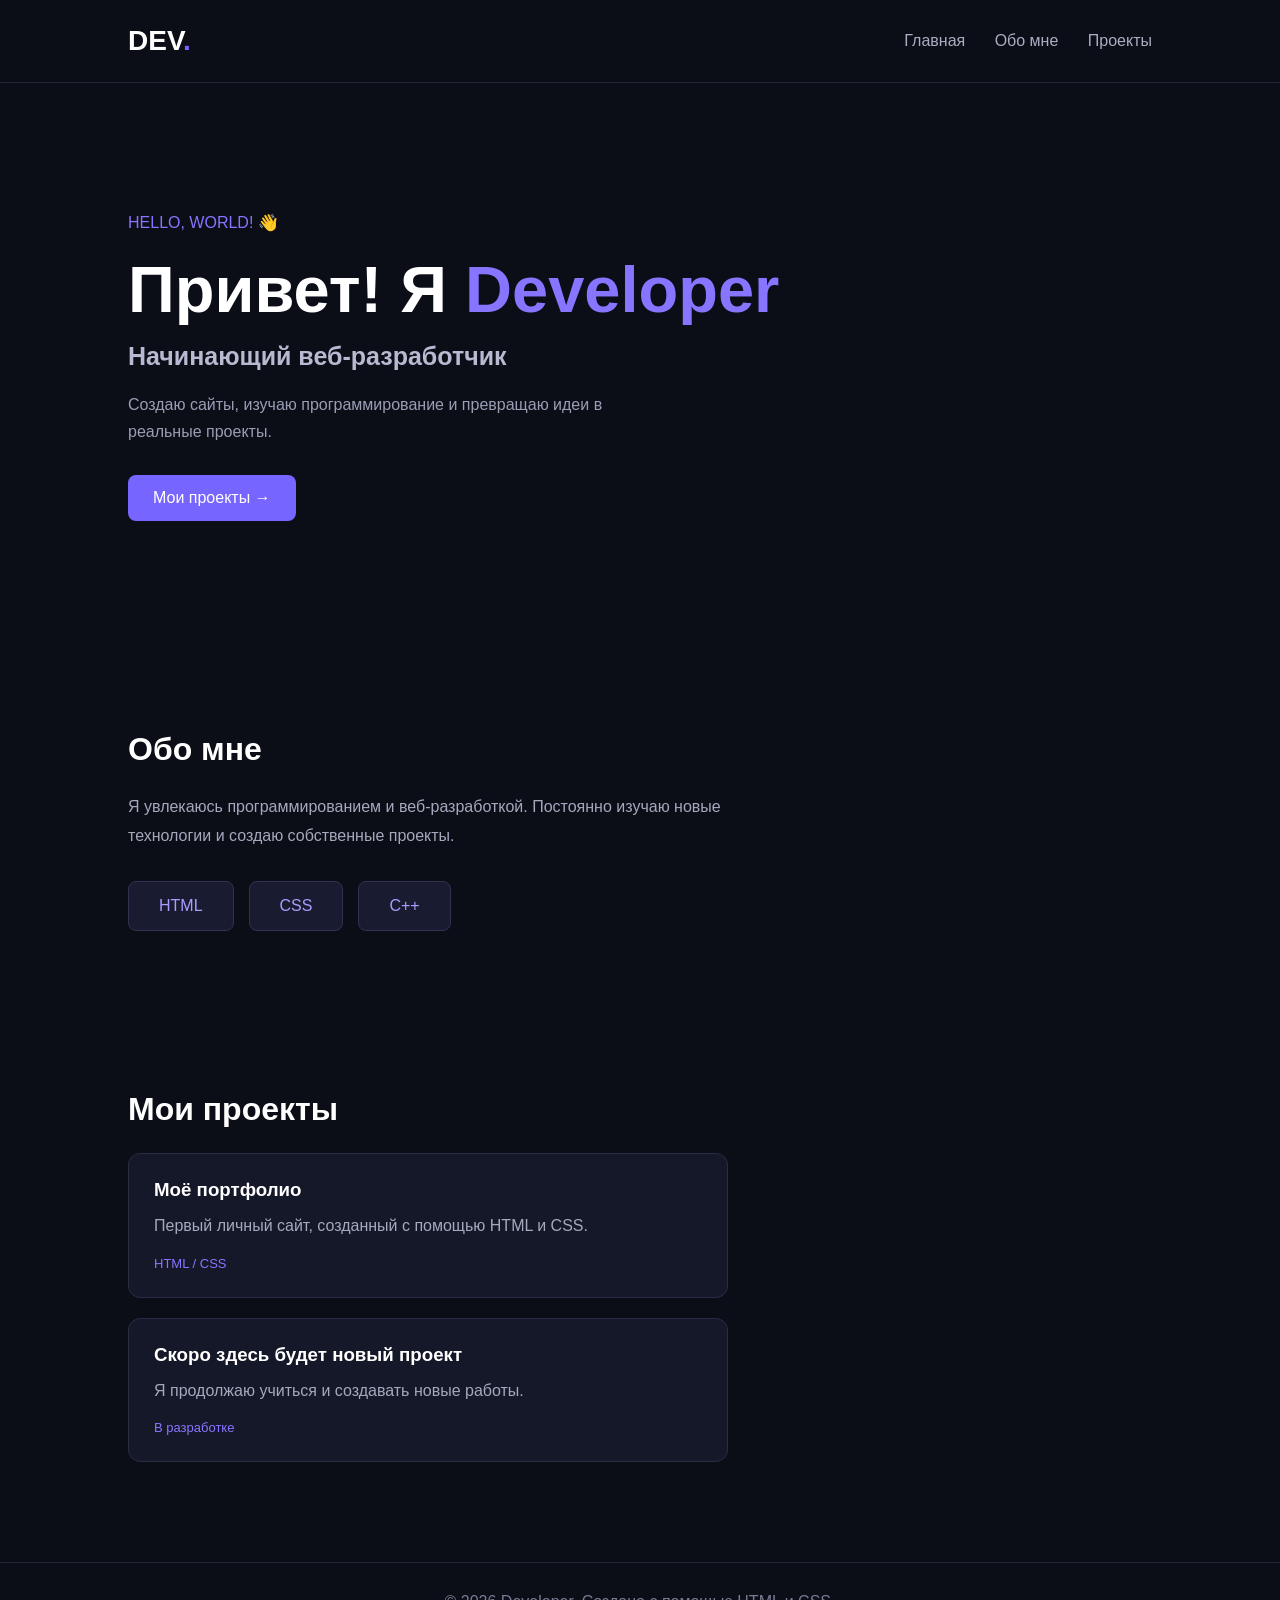
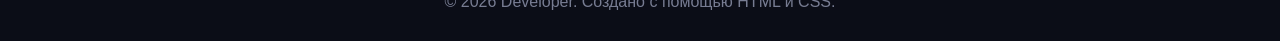
==== index.html @ 85c51adc "My first portfolio" ====
<!DOCTYPE html>
<html lang="ru">
<head>
    <meta charset="UTF-8">
    <meta name="viewport" content="width=device-width, initial-scale=1.0">
    <title>Моё портфолио | Developer</title>
    <link rel="stylesheet" href="style.css">
</head>
<body>

    <header>
        <div class="logo">DEV<span>.</span></div>
        <nav>
            <a href="#home">Главная</a>
            <a href="#about">Обо мне</a>
            <a href="#projects">Проекты</a>
        </nav>
    </header>

    <main>
        <section class="hero" id="home">
            <p class="tag">HELLO, WORLD! 👋</p>
            <h1>Привет! Я <span>Developer</span></h1>
            <h2>Начинающий веб-разработчик</h2>
            <p class="description">
                Создаю сайты, изучаю программирование
                и превращаю идеи в реальные проекты.
            </p>
            <a href="#projects" class="button">Мои проекты →</a>
        </section>

        <section class="about" id="about">
            <h2>Обо мне</h2>
            <p>
                Я увлекаюсь программированием и веб-разработкой.
                Постоянно изучаю новые технологии и создаю
                собственные проекты.
            </p>

            <div class="skills">
                <div class="skill">HTML</div>
                <div class="skill">CSS</div>
                <div class="skill">C++</div>
            </div>
        </section>

        <section class="projects" id="projects">
            <h2>Мои проекты</h2>
            <div class="project-card">
                <h3>Моё портфолио</h3>
                <p>Первый личный сайт, созданный с помощью HTML и CSS.</p>
                <span>HTML / CSS</span>
            </div>
            <div class="project-card">
                <h3>Скоро здесь будет новый проект</h3>
                <p>Я продолжаю учиться и создавать новые работы.</p>
                <span>В разработке</span>
            </div>
        </section>
    </main>

    <footer>
        <p>© 2026 Developer. Создано с помощью HTML и CSS.</p>
    </footer>

</body>
</html>
---- style.css ----
* {
    margin: 0;
    padding: 0;
    box-sizing: border-box;
}

html {
    scroll-behavior: smooth;
}

body {
    background: #0b0d17;
    color: #ffffff;
    font-family: Arial, sans-serif;
}

header {
    display: flex;
    justify-content: space-between;
    align-items: center;
    padding: 25px 10%;
    border-bottom: 1px solid #222538;
}

.logo {
    font-size: 28px;
    font-weight: bold;
}

.logo span {
    color: #7765ff;
}

nav a {
    color: #aaaec2;
    text-decoration: none;
    margin-left: 25px;
    transition: 0.3s;
}

nav a:hover {
    color: #8875ff;
}

.hero {
    min-height: 520px;
    padding: 130px 10%;
}

.tag {
    color: #8875ff;
    margin-bottom: 20px;
}

.hero h1 {
    font-size: clamp(36px, 6vw, 65px);
    margin-bottom: 15px;
}

.hero h1 span {
    color: #8875ff;
}

.hero h2 {
    color: #b7bad0;
    font-size: 25px;
    margin-bottom: 20px;
}

.description {
    color: #999eb4;
    max-width: 500px;
    line-height: 1.7;
    margin-bottom: 30px;
}

.button {
    display: inline-block;
    background: #7765ff;
    color: white;
    padding: 14px 25px;
    border-radius: 8px;
    text-decoration: none;
    transition: 0.3s;
}

.button:hover {
    background: #5d49e8;
    transform: translateY(-3px);
}

.about, .projects {
    padding: 80px 10%;
}

.about h2, .projects h2 {
    font-size: 32px;
    margin-bottom: 25px;
}

.about p {
    color: #a5a9bd;
    line-height: 1.8;
    max-width: 650px;
}

.skills {
    display: flex;
    flex-wrap: wrap;
    gap: 15px;
    margin-top: 30px;
}

.skill {
    background: #191c30;
    border: 1px solid #34304f;
    padding: 15px 30px;
    border-radius: 8px;
    color: #a99cff;
}

.project-card {
    background: #151829;
    border: 1px solid #292d43;
    padding: 25px;
    border-radius: 12px;
    margin-bottom: 20px;
    max-width: 600px;
    transition: 0.3s;
}

.project-card:hover {
    border-color: #7765ff;
    transform: translateY(-4px);
}

.project-card h3 {
    margin-bottom: 12px;
}

.project-card p {
    color: #a5a9bd;
    line-height: 1.6;
    margin-bottom: 15px;
}

.project-card span {
    color: #8875ff;
    font-size: 13px;
}

footer {
    text-align: center;
    padding: 30px;
    color: #777c92;
    border-top: 1px solid #222538;
}

@media (max-width: 600px) {
    header {
        padding: 20px 5%;
        flex-wrap: wrap;
        gap: 20px;
    }

    nav a {
        margin-left: 0;
        margin-right: 12px;
        font-size: 14px;
    }

    .hero {
        padding: 90px 7%;
    }

    .about, .projects {
        padding: 60px 7%;
    }
}
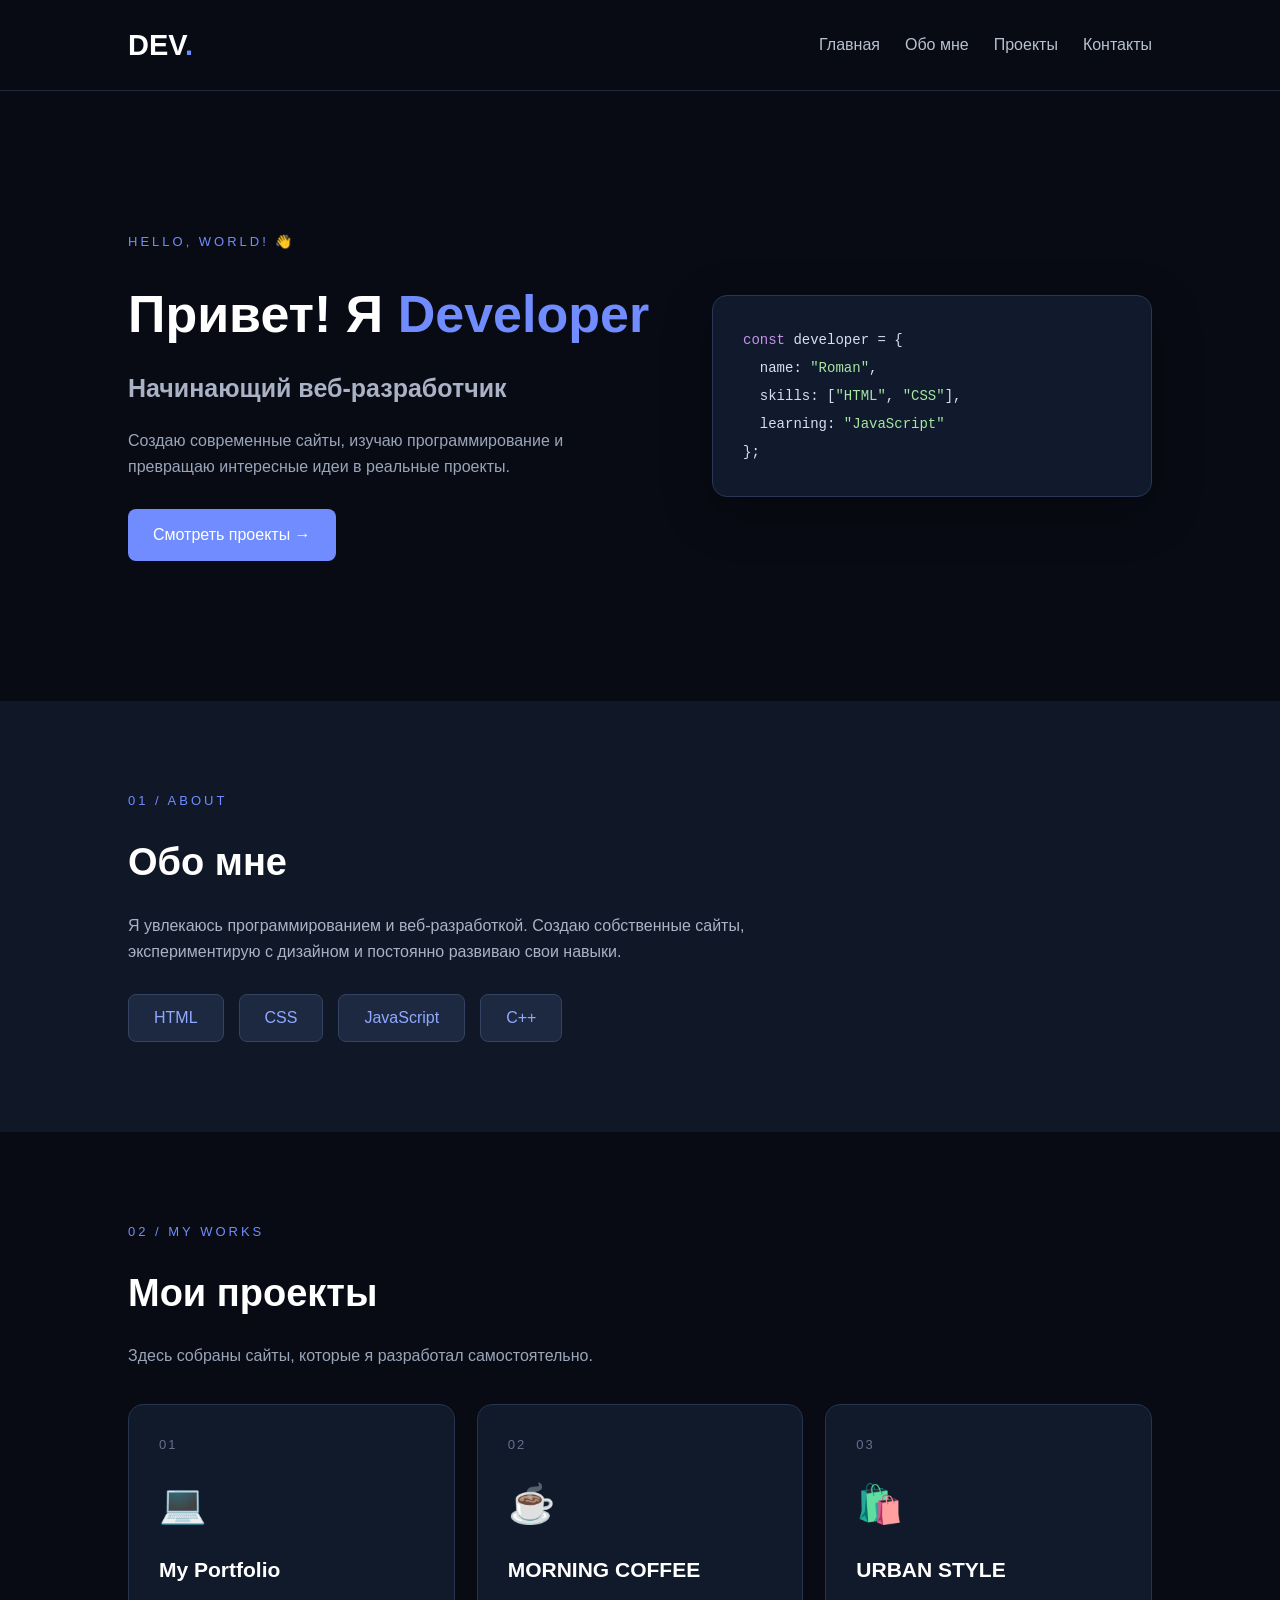
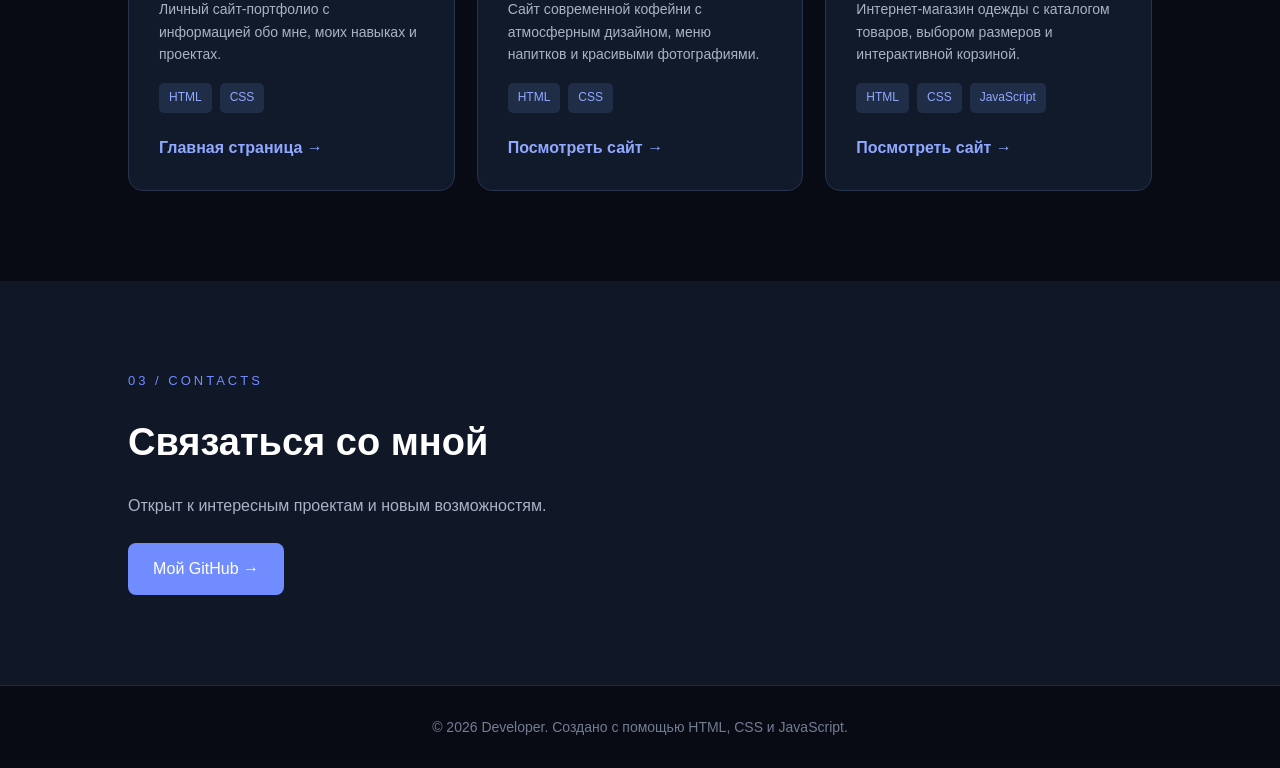
==== commit 01381028: "Add CoffeeHouse and UrbanStyle projects" ====
--- a/index.html
+++ b/index.html
@@ -4,64 +4,168 @@
 <head>
     <meta charset="UTF-8">
     <meta name="viewport" content="width=device-width, initial-scale=1.0">
+    <meta name="description" content="Портфолио начинающего веб-разработчика. Мои проекты и навыки.">
     <title>Моё портфолио | Developer</title>
     <link rel="stylesheet" href="style.css">
 </head>
 <body>
 
     <header>
-        <div class="logo">DEV<span>.</span></div>
+        <a href="#home" class="logo">DEV<span>.</span></a>
+
         <nav>
             <a href="#home">Главная</a>
             <a href="#about">Обо мне</a>
             <a href="#projects">Проекты</a>
+            <a href="#contacts">Контакты</a>
         </nav>
     </header>
 
     <main>
         <section class="hero" id="home">
-            <p class="tag">HELLO, WORLD! 👋</p>
-            <h1>Привет! Я <span>Developer</span></h1>
-            <h2>Начинающий веб-разработчик</h2>
-            <p class="description">
-                Создаю сайты, изучаю программирование
-                и превращаю идеи в реальные проекты.
-            </p>
-            <a href="#projects" class="button">Мои проекты →</a>
+            <div class="hero-content">
+                <p class="tag">HELLO, WORLD! 👋</p>
+
+                <h1>Привет! Я <span>Developer</span></h1>
+
+                <h2>Начинающий веб-разработчик</h2>
+
+                <p class="description">
+                    Создаю современные сайты, изучаю программирование
+                    и превращаю интересные идеи в реальные проекты.
+                </p>
+
+                <a href="#projects" class="button">
+                    Смотреть проекты →
+                </a>
+            </div>
+
+            <div class="hero-decoration">
+                <div class="code-card">
+                    <span class="code-purple">const</span> developer = {<br>
+                    &nbsp;&nbsp;name: <span class="code-green">"Roman"</span>,<br>
+                    &nbsp;&nbsp;skills: [<span class="code-green">"HTML"</span>, <span class="code-green">"CSS"</span>],<br>
+                    &nbsp;&nbsp;learning: <span class="code-green">"JavaScript"</span><br>
+                    };
+                </div>
+            </div>
         </section>
 
         <section class="about" id="about">
+            <p class="section-label">01 / ABOUT</p>
             <h2>Обо мне</h2>
-            <p>
+
+            <p class="about-text">
                 Я увлекаюсь программированием и веб-разработкой.
-                Постоянно изучаю новые технологии и создаю
-                собственные проекты.
+                Создаю собственные сайты, экспериментирую с дизайном
+                и постоянно развиваю свои навыки.
             </p>
 
             <div class="skills">
                 <div class="skill">HTML</div>
                 <div class="skill">CSS</div>
+                <div class="skill">JavaScript</div>
                 <div class="skill">C++</div>
             </div>
         </section>
 
         <section class="projects" id="projects">
+            <p class="section-label">02 / MY WORKS</p>
             <h2>Мои проекты</h2>
-            <div class="project-card">
-                <h3>Моё портфолио</h3>
-                <p>Первый личный сайт, созданный с помощью HTML и CSS.</p>
-                <span>HTML / CSS</span>
+
+            <p class="projects-description">
+                Здесь собраны сайты, которые я разработал самостоятельно.
+            </p>
+
+            <div class="projects-grid">
+
+                <article class="project-card">
+                    <div class="project-number">01</div>
+                    <div class="project-icon">💻</div>
+
+                    <h3>My Portfolio</h3>
+
+                    <p>
+                        Личный сайт-портфолио с информацией обо мне,
+                        моих навыках и проектах.
+                    </p>
+
+                    <div class="project-tags">
+                        <span>HTML</span>
+                        <span>CSS</span>
+                    </div>
+
+                    <a href="#home" class="project-link">
+                        Главная страница →
+                    </a>
+                </article>
+
+                <article class="project-card">
+                    <div class="project-number">02</div>
+                    <div class="project-icon">☕</div>
+
+                    <h3>MORNING COFFEE</h3>
+
+                    <p>
+                        Сайт современной кофейни с атмосферным дизайном,
+                        меню напитков и красивыми фотографиями.
+                    </p>
+
+                    <div class="project-tags">
+                        <span>HTML</span>
+                        <span>CSS</span>
+                    </div>
+
+                    <a href="CoffeeHouse/index.html" class="project-link">
+                        Посмотреть сайт →
+                    </a>
+                </article>
+
+                <article class="project-card">
+                    <div class="project-number">03</div>
+                    <div class="project-icon">🛍️</div>
+
+                    <h3>URBAN STYLE</h3>
+
+                    <p>
+                        Интернет-магазин одежды с каталогом товаров,
+                        выбором размеров и интерактивной корзиной.
+                    </p>
+
+                    <div class="project-tags">
+                        <span>HTML</span>
+                        <span>CSS</span>
+                        <span>JavaScript</span>
+                    </div>
+
+                    <a href="UrbanStyle/index.html" class="project-link">
+                        Посмотреть сайт →
+                    </a>
+                </article>
+
             </div>
-            <div class="project-card">
-                <h3>Скоро здесь будет новый проект</h3>
-                <p>Я продолжаю учиться и создавать новые работы.</p>
-                <span>В разработке</span>
-            </div>
+        </section>
+
+        <section class="contacts" id="contacts">
+            <p class="section-label">03 / CONTACTS</p>
+            <h2>Связаться со мной</h2>
+
+            <p>
+                Открыт к интересным проектам и новым возможностям.
+            </p>
+
+            <a
+                href="https://github.com/romanmihajlov977-boop"
+                target="_blank"
+                rel="noopener noreferrer"
+                class="button">
+                Мой GitHub →
+            </a>
         </section>
     </main>
 
     <footer>
-        <p>© 2026 Developer. Создано с помощью HTML и CSS.</p>
+        <p>© 2026 Developer. Создано с помощью HTML, CSS и JavaScript.</p>
     </footer>
 
 </body>
--- a/style.css
+++ b/style.css
@@ -3,106 +3,148 @@
     margin: 0;
     padding: 0;
     box-sizing: border-box;
-}
-
-html {
     scroll-behavior: smooth;
 }
 
 body {
-    background: #0b0d17;
+    font-family: Arial, sans-serif;
+    background: #080b14;
     color: #ffffff;
-    font-family: Arial, sans-serif;
+    line-height: 1.6;
 }
 
 header {
     display: flex;
     justify-content: space-between;
     align-items: center;
-    padding: 25px 10%;
-    border-bottom: 1px solid #222538;
+    padding: 22px 10%;
+    background: #080b14;
+    border-bottom: 1px solid #20283b;
+    position: sticky;
+    top: 0;
+    z-index: 100;
 }
 
 .logo {
-    font-size: 28px;
+    font-size: 29px;
     font-weight: bold;
-}
-
-.logo span {
-    color: #7765ff;
+    color: white;
+    text-decoration: none;
+}
+
+.logo span,
+.hero h1 span {
+    color: #718cff;
+}
+
+nav {
+    display: flex;
+    gap: 25px;
 }
 
 nav a {
-    color: #aaaec2;
+    color: #b9c0d0;
     text-decoration: none;
-    margin-left: 25px;
     transition: 0.3s;
 }
 
 nav a:hover {
-    color: #8875ff;
+    color: #718cff;
 }
 
 .hero {
-    min-height: 520px;
-    padding: 130px 10%;
-}
-
-.tag {
-    color: #8875ff;
+    min-height: 610px;
+    padding: 110px 10%;
+    display: flex;
+    justify-content: space-between;
+    align-items: center;
+    gap: 40px;
+}
+
+.hero-content {
+    max-width: 620px;
+}
+
+.tag,
+.section-label {
+    color: #718cff;
+    letter-spacing: 3px;
+    font-size: 13px;
     margin-bottom: 20px;
 }
 
 .hero h1 {
-    font-size: clamp(36px, 6vw, 65px);
-    margin-bottom: 15px;
-}
-
-.hero h1 span {
-    color: #8875ff;
+    font-size: 52px;
+    margin-bottom: 12px;
 }
 
 .hero h2 {
-    color: #b7bad0;
     font-size: 25px;
+    color: #aab2c5;
     margin-bottom: 20px;
 }
 
 .description {
-    color: #999eb4;
+    color: #9ba5ba;
     max-width: 500px;
-    line-height: 1.7;
     margin-bottom: 30px;
 }
 
 .button {
     display: inline-block;
-    background: #7765ff;
+    background: #718cff;
     color: white;
-    padding: 14px 25px;
+    padding: 13px 25px;
     border-radius: 8px;
     text-decoration: none;
     transition: 0.3s;
 }
 
 .button:hover {
-    background: #5d49e8;
+    background: #536fe0;
     transform: translateY(-3px);
 }
 
-.about, .projects {
-    padding: 80px 10%;
-}
-
-.about h2, .projects h2 {
-    font-size: 32px;
-    margin-bottom: 25px;
-}
-
-.about p {
-    color: #a5a9bd;
-    line-height: 1.8;
+.hero-decoration {
+    max-width: 440px;
+    width: 100%;
+}
+
+.code-card {
+    background: #111a2c;
+    border: 1px solid #293754;
+    padding: 30px;
+    border-radius: 15px;
+    color: #d7def0;
+    font-family: Consolas, monospace;
+    font-size: 14px;
+    line-height: 2;
+    box-shadow: 0 15px 50px rgba(0, 0, 0, 0.3);
+}
+
+.code-purple {
+    color: #c792ea;
+}
+
+.code-green {
+    color: #a5e6a1;
+}
+
+.about {
+    padding: 90px 10%;
+    background: #101727;
+}
+
+.about h2,
+.projects h2,
+.contacts h2 {
+    font-size: 38px;
+    margin-bottom: 20px;
+}
+
+.about-text {
     max-width: 650px;
+    color: #aab2c5;
 }
 
 .skills {
@@ -113,68 +155,162 @@
 }
 
 .skill {
-    background: #191c30;
-    border: 1px solid #34304f;
-    padding: 15px 30px;
+    padding: 10px 25px;
+    background: #1d2940;
+    border: 1px solid #344361;
     border-radius: 8px;
-    color: #a99cff;
+    color: #91a8ff;
+}
+
+.projects {
+    padding: 90px 10%;
+}
+
+.projects-description {
+    color: #9ba5ba;
+    margin-bottom: 35px;
+}
+
+.projects-grid {
+    display: grid;
+    grid-template-columns: repeat(3, minmax(0, 1fr));
+    gap: 22px;
 }
 
 .project-card {
-    background: #151829;
-    border: 1px solid #292d43;
-    padding: 25px;
-    border-radius: 12px;
-    margin-bottom: 20px;
-    max-width: 600px;
+    position: relative;
+    display: flex;
+    flex-direction: column;
+    align-items: flex-start;
+    background: #111a2b;
+    padding: 30px;
+    border: 1px solid #26344e;
+    border-radius: 15px;
     transition: 0.3s;
+    min-height: 350px;
 }
 
 .project-card:hover {
-    border-color: #7765ff;
-    transform: translateY(-4px);
+    transform: translateY(-8px);
+    border-color: #718cff;
+    box-shadow: 0 15px 35px rgba(0, 0, 0, 0.25);
+}
+
+.project-number {
+    color: #64718d;
+    font-size: 13px;
+    letter-spacing: 2px;
+}
+
+.project-icon {
+    font-size: 38px;
+    margin: 18px 0;
 }
 
 .project-card h3 {
+    font-size: 21px;
     margin-bottom: 12px;
 }
 
 .project-card p {
-    color: #a5a9bd;
-    line-height: 1.6;
-    margin-bottom: 15px;
-}
-
-.project-card span {
-    color: #8875ff;
-    font-size: 13px;
+    color: #aab2c5;
+    font-size: 14px;
+    margin-bottom: 18px;
+    flex-grow: 1;
+}
+
+.project-tags {
+    display: flex;
+    flex-wrap: wrap;
+    gap: 8px;
+    margin-bottom: 22px;
+}
+
+.project-tags span {
+    background: #202d47;
+    color: #91a8ff;
+    padding: 5px 10px;
+    border-radius: 5px;
+    font-size: 12px;
+}
+
+.project-link {
+    color: #91a8ff;
+    text-decoration: none;
+    font-weight: bold;
+    transition: 0.3s;
+}
+
+.project-link:hover {
+    color: white;
+}
+
+.contacts {
+    padding: 90px 10%;
+    background: #101727;
+}
+
+.contacts p:not(.section-label) {
+    color: #aab2c5;
+    margin-bottom: 25px;
 }
 
 footer {
     text-align: center;
-    padding: 30px;
-    color: #777c92;
-    border-top: 1px solid #222538;
+    padding: 30px 10%;
+    color: #727d94;
+    border-top: 1px solid #20283b;
+    font-size: 14px;
+}
+
+@media (max-width: 1000px) {
+    .projects-grid {
+        grid-template-columns: repeat(2, minmax(0, 1fr));
+    }
+
+    .hero {
+        flex-direction: column;
+        align-items: flex-start;
+    }
 }
 
 @media (max-width: 600px) {
     header {
-        padding: 20px 5%;
+        flex-direction: column;
+        gap: 18px;
+    }
+
+    nav {
+        gap: 14px;
         flex-wrap: wrap;
-        gap: 20px;
-    }
-
-    nav a {
-        margin-left: 0;
-        margin-right: 12px;
-        font-size: 14px;
+        justify-content: center;
     }
 
     .hero {
-        padding: 90px 7%;
-    }
-
-    .about, .projects {
-        padding: 60px 7%;
-    }
-}
+        padding: 80px 7%;
+    }
+
+    .hero h1 {
+        font-size: 36px;
+    }
+
+    .hero h2 {
+        font-size: 20px;
+    }
+
+    .about,
+    .projects,
+    .contacts {
+        padding: 65px 7%;
+    }
+
+    .projects-grid {
+        grid-template-columns: 1fr;
+    }
+
+    .about h2,
+    .projects h2,
+    .contacts h2 {
+        font-size: 30px;
+    }
+}
